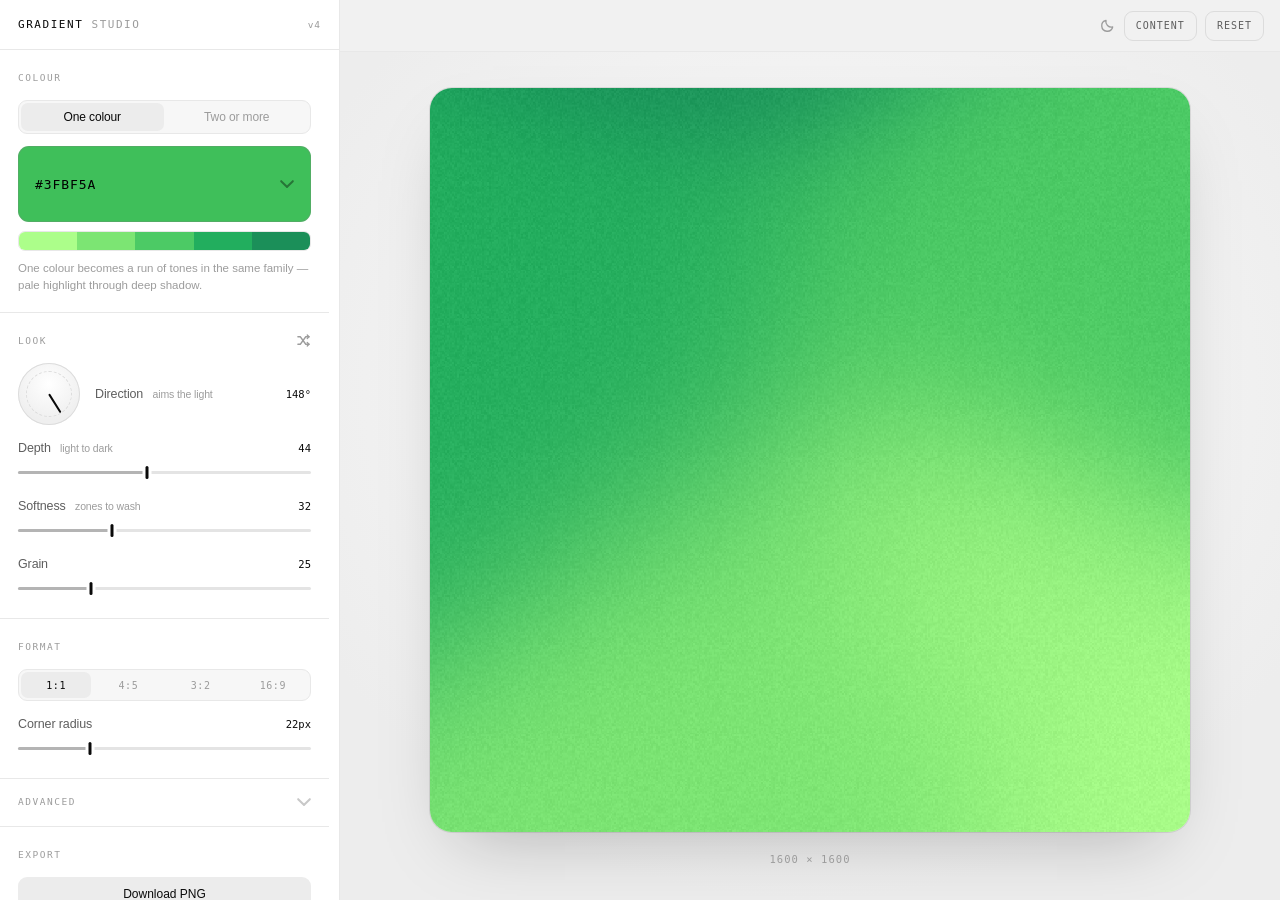
==== gradient-studio-v4.html @ c5207b85 "Add Gradient Studio v4 Self-contained WebGL mesh-gradient tool: Oklab blending with a chroma-preserv" ====
<!doctype html>
<html lang="en">
<head>
<meta charset="utf-8">
<meta name="viewport" content="width=device-width, initial-scale=1.0">
<title>Gradient Studio v4</title>
<style>
@font-face { font-family: "Geist Mono"; src: url("fonts/geist-mono-latin-wght-normal.woff2") format("woff2"); font-weight: 100 900; font-style: normal; font-display: swap; }

:root{
  --bg:#060606; --panel:#0C0C0C; --panel-2:#111; --line:#1C1C1C; --line-2:#262626;
  --ink:#EDEDED; --ink-2:#8A8A8A; --ink-3:#5A5A5A;
  --hover:#151515; --seg-on:#232323; --sunk:#0E0E0E;
  --track:#1E1E1E; --track-fill:#4A4A4A; --track-fill-hi:#666;
  --stage:radial-gradient(60% 60% at 50% 40%,#0A0A0A,#060606);
  --card-ring:rgba(255,255,255,.05); --card-shadow:0 40px 90px -30px rgba(0,0,0,.9);
  --dial:radial-gradient(circle at 50% 34%,#191919,#0E0E0E 70%);
  --mono:"Geist Mono", ui-monospace, SFMono-Regular, Menlo, monospace;
  --sans:-apple-system, BlinkMacSystemFont, "Inter", "Helvetica Neue", Arial, sans-serif;
  --rail:340px;
}
:root[data-theme="light"]{
  --bg:#F1F1F1; --panel:#FFF; --panel-2:#F7F7F7; --line:#E8E8E8; --line-2:#DCDCDC;
  --ink:#0A0A0A; --ink-2:#5E5E5E; --ink-3:#9C9C9C;
  --hover:#F2F2F2; --seg-on:#ECECEC; --sunk:#F7F7F7;
  --track:#E4E4E4; --track-fill:#B4B4B4; --track-fill-hi:#8E8E8E;
  --stage:radial-gradient(60% 60% at 50% 40%,#FBFBFB,#EDEDED);
  --card-ring:rgba(0,0,0,.09); --card-shadow:0 30px 70px -28px rgba(0,0,0,.26);
  --dial:radial-gradient(circle at 50% 34%,#FFF,#EFEFEF 70%);
}
*,*::before,*::after{box-sizing:border-box;margin:0;padding:0}
html,body{height:100%}
body{background:var(--bg);color:var(--ink);font-family:var(--sans);-webkit-font-smoothing:antialiased;overflow:hidden}
button{font:inherit;color:inherit;background:none;border:none;cursor:pointer}
input{font:inherit;color:inherit;background:none;border:none;outline:none}
.off{display:none !important}

.app{display:grid;grid-template-columns:var(--rail) 1fr;height:100vh}

/* ── rail ── */
.rail{background:var(--panel);border-right:1px solid var(--line);display:flex;flex-direction:column;min-height:0}
.rail-head{padding:18px;border-bottom:1px solid var(--line);display:flex;align-items:baseline;justify-content:space-between}
.mark{font-family:var(--mono);font-size:11px;letter-spacing:.14em;text-transform:uppercase}
.mark span{color:var(--ink-3)}
.ver{font-family:var(--mono);font-size:9.5px;letter-spacing:.1em;color:var(--ink-3)}
/* the gutter is reserved whether or not the bar is there, so opening a picker
   cannot resize the rail underneath the controls */
.rail-body{overflow-y:auto;flex:1;min-height:0;scrollbar-gutter:stable;
  scrollbar-width:thin;scrollbar-color:var(--line-2) transparent}
.rail-body::-webkit-scrollbar{width:8px}
.rail-body::-webkit-scrollbar-thumb{background:var(--line);border-radius:8px;border:2px solid var(--panel)}

section.grp{border-bottom:1px solid var(--line);padding:17px 18px 19px}
.grp-h{
  font-family:var(--mono);font-size:9.5px;letter-spacing:.16em;text-transform:uppercase;color:var(--ink-3);
  margin-bottom:13px;display:flex;align-items:center;justify-content:space-between;min-height:20px;
}
.hint{font-size:11.5px;line-height:1.45;color:var(--ink-3);margin-top:9px}

.iconbtn{
  width:26px;height:26px;border-radius:7px;display:grid;place-items:center;color:var(--ink-3);
  transition:.15s;margin:-4px -5px -4px 0;
}
.iconbtn:hover{color:var(--ink);background:var(--hover)}
.iconbtn svg{width:15px;height:15px}

/* ── segmented ── */
.seg{display:flex;background:var(--sunk);border:1px solid var(--line);border-radius:9px;padding:2px;gap:2px}
.seg button{flex:1;height:28px;border-radius:7px;font-size:12px;color:var(--ink-3);transition:.14s;letter-spacing:-.01em}
.seg button:hover{color:var(--ink-2)}
.seg button[aria-pressed="true"]{background:var(--seg-on);color:var(--ink)}
.seg.mono button{font-family:var(--mono);font-size:10px;letter-spacing:.06em;text-transform:uppercase;height:26px}

/* ── colour tile + inline picker ── */
.tiles{display:flex;flex-direction:column;gap:7px}
.tilewrap{display:flex;flex-direction:column}
.tile{
  position:relative;height:52px;border-radius:11px;display:flex;align-items:center;
  padding:0 8px 0 14px;gap:6px;cursor:pointer;
  box-shadow:inset 0 0 0 1px rgba(127,127,127,.28);
  transition:box-shadow .15s;
}
.tile:hover{box-shadow:inset 0 0 0 1px rgba(127,127,127,.55)}
.tile.big{height:76px}
.tile input.hex{
  font-family:var(--mono);font-size:13px;letter-spacing:.07em;text-transform:uppercase;
  width:70px;flex:none;cursor:text;padding:4px 3px;border-radius:5px;
}
.tile input.hex:focus{background:rgba(127,127,127,.22)}
.tile .spacer{flex:1;min-width:0;align-self:stretch}
/* shared toggle: two bars that read as a chevron closed, a dash open */
.chev{position:relative;width:20px;height:20px;flex:none;opacity:.55;transition:opacity .15s;pointer-events:none}
.chev span{
  display:block;position:absolute;top:9px;left:5px;width:10px;height:2px;
  background:currentColor;border-radius:2px;
  transition:transform .35s cubic-bezier(0.16,1,0.3,1), opacity .25s ease;
}
.chev span:nth-child(1){transform:translateX(-3px) rotate(45deg)}
.chev span:nth-child(2){transform:translateX(3px) rotate(-45deg)}
/* on a saturated chip the marker only needs to be found, not read — it sits
   further in from the edge and carries less contrast than the one in the rail */
.tile .chev{opacity:.38;margin-right:6px}
.tile:hover .chev{opacity:.62}
.advhead:hover .chev{opacity:.9}
.tilewrap.open .chev span:nth-child(1),
.advhead[aria-expanded="true"] .chev span:nth-child(1){transform:translateX(-3px) rotate(0deg)}
.tilewrap.open .chev span:nth-child(2),
.advhead[aria-expanded="true"] .chev span:nth-child(2){transform:translateX(3px) rotate(0deg)}
.tile .kill{width:26px;height:26px;border-radius:7px;display:grid;place-items:center;font-size:15px;line-height:1;opacity:0;transition:.14s;background:rgba(0,0,0,.14)}
.tile:hover .kill{opacity:.55}
.tile .kill:hover{opacity:1;background:rgba(0,0,0,.3)}
.tile.solo .kill{display:none}

/* the panel slides down out from under the tile as the row opens */
.pickwrap{display:grid;grid-template-rows:0fr;transition:grid-template-rows .28s cubic-bezier(.33,1,.68,1),margin-top .28s cubic-bezier(.33,1,.68,1)}
.tilewrap.open .pickwrap{grid-template-rows:1fr;margin-top:3px}
.pick{overflow:hidden;min-height:0}
.pickinner{
  border:1px solid var(--line);border-radius:11px;background:var(--sunk);padding:10px;
  display:flex;flex-direction:column;gap:10px;
  transform:translateY(-24px);opacity:0;
  transition:transform .28s cubic-bezier(.33,1,.68,1),opacity .2s ease;
}
.tilewrap.open .pickinner{transform:translateY(0);opacity:1}
.pad{position:relative;width:100%;height:112px;border-radius:8px;cursor:crosshair;touch-action:none;
  box-shadow:inset 0 0 0 1px rgba(127,127,127,.2)}
.pad .dot,.hue .dot{
  position:absolute;width:13px;height:13px;border-radius:50%;pointer-events:none;
  border:2px solid #fff;box-shadow:0 0 0 1px rgba(0,0,0,.45),0 1px 3px rgba(0,0,0,.4);
  transform:translate(-50%,-50%);
}
.hue{position:relative;height:14px;border-radius:999px;cursor:ew-resize;touch-action:none;
  box-shadow:inset 0 0 0 1px rgba(127,127,127,.25);
  background:linear-gradient(to right,#F00,#FF0,#0F0,#0FF,#00F,#F0F,#F00)}
.hue .dot{top:50%}
.pickfoot{display:flex;gap:6px;align-items:center}
.fld{
  flex:1;min-width:0;display:flex;align-items:center;gap:4px;height:30px;padding:0 7px;
  border:1px solid var(--line-2);border-radius:8px;background:var(--panel);
  transition:border-color .15s,background .15s;cursor:text;
}
.fld:hover{border-color:var(--ink-3)}
.fld:focus-within{border-color:var(--ink-2);background:var(--panel)}
.fld b{font-family:var(--mono);font-size:9.5px;font-weight:400;color:var(--ink-3);flex:none}
.fld input{font-family:var(--mono);font-size:11px;width:100%;min-width:0;text-align:right;font-variant-numeric:tabular-nums}
.fld i{font-style:normal;font-family:var(--mono);font-size:9.5px;color:var(--ink-3);flex:none}
.pickfoot .eyedrop{width:30px;height:30px;flex:none;border-radius:8px;border:1px solid var(--line-2);
  display:grid;place-items:center;color:var(--ink-2);transition:.15s}
.pickfoot .eyedrop:hover{color:var(--ink);background:var(--hover);border-color:var(--ink-3)}
.pickfoot .eyedrop svg{width:15px;height:15px}

.addbtn{height:38px;border-radius:10px;border:1px dashed var(--line-2);color:var(--ink-3);font-size:12px;transition:.15s;margin-top:7px;width:100%}
.addbtn:hover{color:var(--ink);border-color:var(--ink-3);background:var(--hover)}
.ramp{display:flex;height:20px;border-radius:7px;overflow:hidden;margin-top:9px;border:1px solid var(--line)}
.ramp div{flex:1}

/* ── slider ── */
.ctl{margin-top:16px}
.ctl-top{display:flex;justify-content:space-between;align-items:baseline;margin-bottom:6px;gap:10px}
.ctl-lab{font-size:12.5px;color:var(--ink-2);letter-spacing:-.01em;flex:1;min-width:0;white-space:nowrap;overflow:hidden;text-overflow:ellipsis}
.ctl-lab em{font-style:normal;font-size:10.5px;color:var(--ink-3);margin-left:6px}
.ctl-val{font-family:var(--mono);font-size:10.5px;color:var(--ink);font-variant-numeric:tabular-nums;flex:none}
.track{position:relative;height:22px;cursor:ew-resize;touch-action:none;display:flex;align-items:center}
.track::before{content:"";position:absolute;left:0;right:0;height:3px;border-radius:2px;background:var(--track)}
.track .fill{position:absolute;left:0;height:3px;border-radius:2px;background:var(--track-fill);transition:background .15s}
.track:hover .fill{background:var(--track-fill-hi)}
.track .knob{position:absolute;width:3px;height:13px;border-radius:2px;background:var(--ink);transform:translateX(-1.5px);box-shadow:0 0 0 3px var(--panel)}
.track:hover .knob{box-shadow:0 0 0 3px var(--panel),0 0 10px rgba(127,127,127,.35)}

/* ── dial ── */
.dialrow{display:flex;gap:15px;align-items:center}
.dial{width:62px;height:62px;flex:none;border-radius:50%;position:relative;cursor:grab;touch-action:none;
  background:var(--dial);box-shadow:inset 0 0 0 1px var(--line-2)}
.dial:active{cursor:grabbing}
.dial .ind{position:absolute;left:50%;top:50%;width:2px;height:22px;background:var(--ink);border-radius:2px;transform-origin:50% 100%;margin-left:-1px;margin-top:-22px}
.dial::after{content:"";position:absolute;inset:8px;border-radius:50%;border:1px dashed var(--line-2)}
.dialmeta{flex:1;min-width:0}

.btn{font-size:12px;height:34px;padding:0 13px;border-radius:9px;border:1px solid var(--line-2);
  color:var(--ink-2);display:inline-flex;align-items:center;justify-content:center;gap:7px;transition:.15s}
.btn:hover{color:var(--ink);border-color:var(--ink-3);background:var(--hover)}
.btn.mono{font-family:var(--mono);font-size:10px;letter-spacing:.1em;text-transform:uppercase;height:30px;padding:0 11px}
.btn.full{width:100%}
.btn.primary{background:var(--seg-on);color:var(--ink);border-color:transparent}
.btn.primary:hover{background:var(--line-2)}

.advhead{display:flex;align-items:center;justify-content:space-between;width:100%;
  font-family:var(--mono);font-size:9.5px;letter-spacing:.16em;text-transform:uppercase;color:var(--ink-3)}
.advhead:hover{color:var(--ink-2)}
.advhead .chev{margin:-6px -3px -6px 0}

.seedrow{display:flex;gap:6px;margin-top:16px;align-items:center}
.seedbox{flex:1;height:30px;border:1px solid var(--line);background:var(--sunk);border-radius:8px;display:flex;align-items:center;padding:0 10px;gap:8px}
.seedbox label{font-family:var(--mono);font-size:9.5px;letter-spacing:.12em;color:var(--ink-3)}
.seedbox input{font-family:var(--mono);font-size:11px;width:100%;min-width:0;font-variant-numeric:tabular-nums}
.exportgrid{display:grid;grid-template-columns:1fr 1fr;gap:6px;margin-top:6px}

/* ── stage ── */
.stage{display:flex;flex-direction:column;min-width:0;min-height:0}
.bar{height:52px;flex:none;border-bottom:1px solid var(--line);display:flex;align-items:center;justify-content:flex-end;padding:0 16px;gap:8px}
.canvaswrap{flex:1;min-height:0;display:flex;flex-direction:column;align-items:center;justify-content:center;gap:16px;padding:36px 44px 30px;background:var(--stage)}
.card{position:relative;container-type:inline-size;overflow:hidden;box-shadow:var(--card-shadow),0 0 0 1px var(--card-ring)}
.card canvas{display:block;width:100%;height:100%}

.sizebar{display:flex;align-items:center;gap:8px;height:22px}
.sizelab{
  position:relative;font-family:var(--mono);font-size:10.5px;letter-spacing:.1em;color:var(--ink-3);
  font-variant-numeric:tabular-nums;cursor:text;padding:3px 8px;border-radius:6px;user-select:none;
  transition:color .15s,background .15s;
}
.sizelab:hover{color:var(--ink-2);background:var(--hover)}
.sizelab::after{
  content:attr(data-tip);position:absolute;left:50%;top:calc(100% + 7px);
  transform:translateX(-50%) translateY(-4px);
  background:var(--panel);border:1px solid var(--line-2);color:var(--ink-2);
  font-size:9.5px;letter-spacing:.08em;text-transform:uppercase;white-space:nowrap;
  padding:5px 9px;border-radius:7px;box-shadow:0 6px 18px rgba(0,0,0,.25);
  opacity:0;pointer-events:none;transition:.16s;
}
.sizelab:hover::after{opacity:1;transform:translateX(-50%) translateY(0)}
.sizeinput{
  font-family:var(--mono);font-size:10.5px;letter-spacing:.1em;color:var(--ink);text-align:center;
  background:var(--panel);border:1px solid var(--line-2);border-radius:6px;padding:3px 8px;width:150px;
}

.overlay{position:absolute;inset:0;padding:7.4%;display:flex;flex-direction:column;color:#000}
.ov-eyebrow{font-size:clamp(9px,1.5cqw,15px);letter-spacing:.06em;text-transform:uppercase;font-weight:500}
.ov-head{font-size:clamp(18px,4.3cqw,44px);line-height:1.09;letter-spacing:-.02em;font-weight:600;margin-top:.7em;max-width:88%}
.ov-btn{margin-top:1.1em;align-self:flex-start;background:#000;color:#fff;border-radius:999px;padding:.62em 1.15em;font-size:clamp(11px,2.1cqw,21px);font-weight:600}
.ov-glyph{margin-top:auto;width:16%;aspect-ratio:1}
.ov-glyph svg{width:100%;height:100%;display:block}
[contenteditable]{outline:none}
[contenteditable]:focus{box-shadow:0 0 0 2px rgba(0,0,0,.25);border-radius:3px}

.toast{position:fixed;bottom:22px;left:50%;transform:translateX(-50%) translateY(14px);
  background:var(--panel);border:1px solid var(--line-2);color:var(--ink);font-family:var(--mono);font-size:10.5px;
  letter-spacing:.06em;text-transform:uppercase;padding:9px 15px;border-radius:9px;opacity:0;
  pointer-events:none;transition:.22s;z-index:50;box-shadow:0 8px 24px rgba(0,0,0,.3)}
.toast.on{opacity:1;transform:translateX(-50%) translateY(0)}
</style>
</head>
<body>
<div class="app">

  <aside class="rail">
    <div class="rail-head">
      <div class="mark">Gradient <span>Studio</span></div>
      <div class="ver">v4</div>
    </div>

    <div class="rail-body">

      <section class="grp">
        <div class="grp-h"><span>Colour</span></div>
        <div class="seg" id="modeSeg">
          <button data-v="single" aria-pressed="true">One colour</button>
          <button data-v="multi"  aria-pressed="false">Two or more</button>
        </div>
        <div class="tiles" style="margin-top:12px" id="tileHost"></div>
        <button class="addbtn off" id="addColor">+ Add colour</button>
        <div class="ramp off" id="ramp"></div>
        <div class="hint" id="modeHint"></div>
      </section>

      <section class="grp">
        <div class="grp-h">
          <span>Look</span>
          <button class="iconbtn" id="shuffle" title="Shuffle arrangement — R" aria-label="Shuffle arrangement">
            <svg viewBox="0 0 16 16" fill="none" stroke="currentColor" stroke-width="1.4" stroke-linecap="round" stroke-linejoin="round">
              <path d="M2 4h2.6l5.8 8H14"/><path d="M2 12h2.6l5.8-8H14"/>
              <path d="M12 2.2 13.8 4 12 5.8"/><path d="M12 10.2 13.8 12 12 13.8"/>
            </svg>
          </button>
        </div>
        <div class="dialrow">
          <div class="dial" id="dial" tabindex="0" role="slider" aria-label="Direction" aria-valuemin="0" aria-valuemax="359"><div class="ind"></div></div>
          <div class="dialmeta">
            <div class="ctl-top" style="margin-bottom:0">
              <span class="ctl-lab">Direction <em>aims the light</em></span>
              <span class="ctl-val" id="angleVal"></span>
            </div>
          </div>
        </div>
        <div id="ctlLook"></div>
      </section>

      <section class="grp">
        <div class="grp-h"><span>Format</span></div>
        <div class="seg mono" id="aspectSeg"></div>
        <div id="ctlFmt"></div>
      </section>

      <section class="grp">
        <button class="advhead" id="advToggle" aria-expanded="false"><span>Advanced</span>
          <span class="chev"><span></span><span></span></span>
        </button>
        <div id="adv" class="off" style="margin-top:4px">
          <div id="ctlAdvMix"></div>
          <div id="ctlAdvSingle"></div>
          <div id="ctlAdvComp"></div>
          <div class="seedrow"><div class="seedbox"><label>SEED</label><input id="seed" type="text" inputmode="numeric"></div></div>
        </div>
      </section>

      <section class="grp" style="border-bottom:none">
        <div class="grp-h"><span>Export</span></div>
        <button class="btn full primary" id="dlPng">Download PNG</button>
        <div class="exportgrid">
          <button class="btn mono" id="copyCss">Copy CSS</button>
          <button class="btn mono" id="copyHex">Copy colours</button>
        </div>
      </section>

    </div>
  </aside>

  <main class="stage">
    <div class="bar">
      <button class="iconbtn" id="themeBtn" title="Light / dark" aria-label="Toggle theme"></button>
      <button class="btn mono" id="toggleContent" aria-pressed="false">Content</button>
      <button class="btn mono" id="reset">Reset</button>
    </div>
    <div class="canvaswrap" id="wrap">
      <div class="card" id="card">
        <canvas id="gl"></canvas>
        <div class="overlay off" id="overlay">
          <div class="ov-eyebrow" contenteditable>No hidden fees</div>
          <div class="ov-head" contenteditable>Skip the monthly fees, hidden fees, and minimum balance requirements.</div>
          <button class="ov-btn" contenteditable>Save on fees</button>
          <div class="ov-glyph">
            <svg viewBox="0 0 100 100" fill="none" stroke="currentColor" stroke-width="9">
              <ellipse cx="50" cy="50" rx="27" ry="36"/><line x1="16" y1="92" x2="84" y2="8"/>
            </svg>
          </div>
        </div>
      </div>
      <div class="sizebar"><span class="sizelab" id="sizeLab" data-tip="Double-click to edit values"></span></div>
    </div>
  </main>
</div>
<div class="toast" id="toast"></div>

<script>
/* ══════════════════════════════════════════════════════════════
   COLOUR CORE — sRGB ⇄ linear ⇄ Oklab ⇄ OKLCH, gamut-safe
   ══════════════════════════════════════════════════════════════ */
const clamp=(v,a=0,b=1)=>v<a?a:v>b?b:v, D=Math.PI/180;
function hex2rgb(h){
  h=(h||'').trim().replace(/^#/,'');
  if(h.length===3) h=h.split('').map(c=>c+c).join('');
  if(!/^[0-9a-fA-F]{6}$/.test(h)) return null;
  const n=parseInt(h,16); return [(n>>16&255)/255,(n>>8&255)/255,(n&255)/255];
}
const rgb2hex=c=>'#'+c.map(v=>Math.round(clamp(v)*255).toString(16).padStart(2,'0')).join('').toUpperCase();
const s2l=c=>c<=0.04045?c/12.92:Math.pow((c+0.055)/1.055,2.4);
const l2s=c=>c<=0.0031308?c*12.92:1.055*Math.pow(c,1/2.4)-0.055;
function lin2oklab(r,g,b){
  const l=Math.cbrt(0.4122214708*r+0.5363325363*g+0.0514459929*b);
  const m=Math.cbrt(0.2119034982*r+0.6806995451*g+0.1073969566*b);
  const s=Math.cbrt(0.0883024619*r+0.2817188376*g+0.6299787005*b);
  return [0.2104542553*l+0.7936177850*m-0.0040720468*s,
          1.9779984951*l-2.4285922050*m+0.4505937099*s,
          0.0259040371*l+0.7827717662*m-0.8086757660*s];
}
function oklab2lin(L,a,b){
  let l=L+0.3963377774*a+0.2158037573*b, m=L-0.1055613458*a-0.0638541728*b, s=L-0.0894841775*a-1.2914855480*b;
  l=l*l*l; m=m*m*m; s=s*s*s;
  return [ 4.0767416621*l-3.3077115913*m+0.2309699292*s,
          -1.2684380046*l+2.6097574011*m-0.3413193965*s,
          -0.0041960863*l-0.7034186147*m+1.7076147010*s];
}
const inG=(c,e=1e-4)=>c[0]>=-e&&c[0]<=1+e&&c[1]>=-e&&c[1]<=1+e&&c[2]>=-e&&c[2]<=1+e;
function hex2lch(hex){
  const rgb=hex2rgb(hex); if(!rgb) return null;
  const [L,a,b]=lin2oklab(...rgb.map(s2l));
  return {L,C:Math.hypot(a,b),H:(Math.atan2(b,a)/D+360)%360};
}
const lchLin=(L,C,H)=>oklab2lin(L,C*Math.cos(H*D),C*Math.sin(H*D));
function maxC(L,H){
  let lo=0,hi=0.42; if(inG(lchLin(L,hi,H))) return hi;
  for(let i=0;i<22;i++){const m=(lo+hi)/2; inG(lchLin(L,m,H))?lo=m:hi=m;}
  return lo;
}
function lch2hex(L,C,H){
  L=clamp(L,0,1); let lin=lchLin(L,C,H);
  if(!inG(lin)){ C=Math.min(C,maxC(L,H)); lin=lchLin(L,C,H); }
  return {hex:rgb2hex(lin.map(l2s)),L,C,H:(H%360+360)%360};
}

/* ══════════════════════════════════════════════════════════════
   COLOUR GENERATION
   ══════════════════════════════════════════════════════════════ */
function buildFamily(base,{tones,range,hueShift}){
  const out=[], hi=clamp(base.L+range*0.60,0.06,0.975), lo=clamp(base.L-range*0.40,0.06,0.975);
  for(let i=0;i<tones;i++){
    const t=tones===1?0.5:i/(tones-1);
    const L=hi+(lo-hi)*t, H=base.H+hueShift*(0.5-t)*2;
    /* riding a fraction of the gamut ceiling is what gives a chalky highlight
       and a dense shadow instead of a flat tint ramp */
    out.push(lch2hex(L,Math.min(base.C,maxC(L,H)*0.94),H));
  }
  return out;
}
function buildPalette(cols,{depth}){
  const n=cols.length;
  return cols.map((c,i)=>{
    const t=n===1?0.5:i/(n-1);
    const L=clamp(c.L+(0.5-t)*2*depth*0.20,0.06,0.975);
    return lch2hex(L,Math.min(c.C,maxC(L,c.H)*0.98),c.H);
  });
}

/* ══════════════════════════════════════════════════════════════
   LAYOUT
   ══════════════════════════════════════════════════════════════ */
function mulberry32(a){return function(){a|=0;a=a+0x6D2B79F5|0;let t=Math.imul(a^a>>>15,1|a);t=t+Math.imul(t^t>>>7,61|t)^t;return((t^t>>>14)>>>0)/4294967296}}
function layout(stops,o){
  const rnd=mulberry32((o.seed|0)+1), n=stops.length;
  const a=(o.direction-90)*D, ca=Math.cos(a), sa=Math.sin(a);
  const place=(u,v)=>({x:0.5+(u*ca-v*sa)*0.70, y:0.5+(u*sa+v*ca)*0.70});
  const pts=[];
  for(let i=0;i<n;i++){
    const t=n===1?0.5:i/(n-1);
    /* along the flow axis — the dial points at the light end; ends run past
       the frame so they own the corners */
    const u=(0.5-t)*1.62+(rnd()-0.5)*0.22*o.scatter;
    /* zig-zag across it — this is what turns a linear ramp into a mesh */
    const v=(i%2?1:-1)*(0.14+0.50*rnd())*o.scatter;
    pts.push({...place(u,v), sig:o.spread*(0.60+0.40*rnd())*(1.05/Math.sqrt(n)+0.30), gain:1, lch:stops[i]});
  }
  if(o.bloom>0.001){                    /* soft hot-spot of the lightest tone */
    let li=0; stops.forEach((s,i)=>{ if(s.L>stops[li].L) li=i; });
    pts.push({...place(0.10+0.34*rnd(),(rnd()*2-1)*0.42), sig:o.spread*(0.34+0.14*rnd()), gain:o.bloom*1.7, lch:stops[li]});
  }
  return pts;
}

/* ══════════════════════════════════════════════════════════════
   WEBGL
   ══════════════════════════════════════════════════════════════ */
const MAXP=12;
const VS=`attribute vec2 p;varying vec2 vUv;void main(){vUv=p*0.5+0.5;gl_Position=vec4(p,0.,1.);}`;
const FS=`
precision highp float;
varying vec2 vUv;
uniform vec3  uLab[${MAXP}];
uniform vec2  uPos[${MAXP}];
uniform float uSig[${MAXP}];
uniform float uGain[${MAXP}];
uniform int   uCount;
uniform float uAspect,uPreserve,uWarp,uFall,uSeed,uGrain,uGrainPx;

float hash21(vec2 p){ p=fract(p*vec2(123.34,456.21)); p+=dot(p,p+45.32); return fract(p.x*p.y); }
float vnoise(vec2 p){
  vec2 i=floor(p),f=fract(p); vec2 u=f*f*(3.0-2.0*f);
  return mix(mix(hash21(i),hash21(i+vec2(1,0)),u.x),mix(hash21(i+vec2(0,1)),hash21(i+vec2(1,1)),u.x),u.y);
}
vec3 oklab2lin(vec3 c){
  float l=c.x+0.3963377774*c.y+0.2158037573*c.z;
  float m=c.x-0.1055613458*c.y-0.0638541728*c.z;
  float s=c.x-0.0894841775*c.y-1.2914855480*c.z;
  l=l*l*l; m=m*m*m; s=s*s*s;
  return vec3( 4.0767416621*l-3.3077115913*m+0.2309699292*s,
              -1.2684380046*l+2.6097574011*m-0.3413193965*s,
              -0.0041960863*l-0.7034186147*m+1.7076147010*s);
}
bool inG(vec3 c){ return all(greaterThanEqual(c,vec3(-0.0015)))&&all(lessThanEqual(c,vec3(1.0015))); }
vec3 lin2srgb(vec3 c){ c=clamp(c,0.0,1.0); return mix(c*12.92,1.055*pow(c,vec3(1.0/2.4))-0.055,step(vec3(0.0031308),c)); }

void main(){
  vec2 uv=vUv;
  if(uWarp>0.0001){
    uv+=(vec2(vnoise(uv*2.05+uSeed*3.71),vnoise(uv*2.35+uSeed*1.93+19.7))-0.5)*uWarp;
  }
  vec2 p=vec2(uv.x*uAspect,uv.y);
  float wsum=0.0,Lsum=0.0,Csum=0.0; vec2 absum=vec2(0.0),dirsum=vec2(0.0);
  for(int i=0;i<${MAXP};i++){
    if(i>=uCount) break;
    vec2 d=p-vec2(uPos[i].x*uAspect,uPos[i].y);
    float dd=dot(d,d)/max(uSig[i]*uSig[i],1e-5);
    float w=(exp(-dd*uFall)+0.0012/(dd+0.02))*uGain[i];
    vec2 ab=uLab[i].yz; float C=length(ab);
    wsum+=w; Lsum+=w*uLab[i].x; absum+=w*ab; Csum+=w*C;
    dirsum+= C>1e-5 ? w*(ab/C) : vec2(0.0);
  }
  float L=Lsum/wsum; vec2 abLin=absum/wsum; float Cmean=Csum/wsum;
  vec2 dsum=dirsum/wsum; float dl=length(dsum);
  /* chroma-preserving branch: keep the weighted hue direction but restore the
     mean chroma, so a blend between hues never sinks toward grey. Only true
     opposites (dl→0) are allowed to desaturate, and softly. */
  vec2 abKeep = dl>1e-4 ? (dsum/dl)*Cmean*smoothstep(0.0,0.34,dl) : abLin;
  vec2 ab=mix(abLin,abKeep,uPreserve);

  vec3 lin=oklab2lin(vec3(L,ab));
  if(!inG(lin)){                       /* gamut map by chroma, never hue-clip */
    float lo=0.0,hi=1.0;
    for(int k=0;k<12;k++){ float m=(lo+hi)*0.5; if(inG(oklab2lin(vec3(L,ab*m)))) lo=m; else hi=m; }
    lin=oklab2lin(vec3(L,ab*lo));
  }
  vec3 col=lin2srgb(lin);
  if(uGrain>0.0001){
    vec2 gp=floor(gl_FragCoord.xy/max(uGrainPx,1.0));
    col+=((hash21(gp+uSeed*57.13)-0.5)*0.72+(hash21(gp*0.5+uSeed*11.7+91.3)-0.5)*0.28)*uGrain;
  }
  col+=(hash21(gl_FragCoord.xy*1.371+uSeed)-0.5)/255.0;   /* kill 8-bit banding */
  gl_FragColor=vec4(clamp(col,0.0,1.0),1.0);
}`;

const cv=document.getElementById('gl');
const gl=cv.getContext('webgl',{preserveDrawingBuffer:true,antialias:false,alpha:false});
let U={};
(function initGL(){
  const sh=(t,src)=>{const s=gl.createShader(t);gl.shaderSource(s,src);gl.compileShader(s);
    if(!gl.getShaderParameter(s,gl.COMPILE_STATUS))throw new Error(gl.getShaderInfoLog(s));return s;};
  const prog=gl.createProgram();
  gl.attachShader(prog,sh(gl.VERTEX_SHADER,VS));
  gl.attachShader(prog,sh(gl.FRAGMENT_SHADER,FS));
  gl.linkProgram(prog); gl.useProgram(prog);
  gl.bindBuffer(gl.ARRAY_BUFFER,gl.createBuffer());
  gl.bufferData(gl.ARRAY_BUFFER,new Float32Array([-1,-1,3,-1,-1,3]),gl.STATIC_DRAW);
  const loc=gl.getAttribLocation(prog,'p');
  gl.enableVertexAttribArray(loc); gl.vertexAttribPointer(loc,2,gl.FLOAT,false,0,0);
  ['uLab','uPos','uSig','uGain'].forEach(n=>U[n]=gl.getUniformLocation(prog,n+'[0]'));
  ['uCount','uAspect','uPreserve','uWarp','uFall','uSeed','uGrain','uGrainPx'].forEach(n=>U[n]=gl.getUniformLocation(prog,n));
})();

/* ══════════════════════════════════════════════════════════════
   STATE
   ══════════════════════════════════════════════════════════════ */
const DEFAULTS={
  mode:'single',
  colors:['#3FBF5A'],
  depth:0.44, softness:0.32, grain:0.25,
  direction:148, seed:7412,
  outW:1600, outH:1600, radius:22,
  vivid:0.85, tones:5, hueShift:-10,
  scatter:0.8, warp:0.10, bloom:0.55, grainSize:2
};
let S=structuredClone(DEFAULTS), STOPS=[], PTS=[];
const spreadOf  = s => 0.30+0.78*s;
const falloffOf = s => 2.30-1.62*s;

/* ══════════════════════════════════════════════════════════════
   THEME
   ══════════════════════════════════════════════════════════════ */
const ICON_SUN=`<svg viewBox="0 0 16 16" fill="none" stroke="currentColor" stroke-width="1.4" stroke-linecap="round">
  <circle cx="8" cy="8" r="3.1"/><path d="M8 1v1.6M8 13.4V15M15 8h-1.6M2.6 8H1M12.9 3.1l-1.1 1.1M4.2 11.8l-1.1 1.1M12.9 12.9l-1.1-1.1M4.2 4.2 3.1 3.1"/></svg>`;
const ICON_MOON=`<svg viewBox="0 0 16 16" fill="none" stroke="currentColor" stroke-width="1.4" stroke-linecap="round" stroke-linejoin="round">
  <path d="M13.5 9.6A5.9 5.9 0 0 1 6.4 2.5a5.9 5.9 0 1 0 7.1 7.1Z"/></svg>`;
const themeBtn=document.getElementById('themeBtn');
function setTheme(t){
  document.documentElement.dataset.theme=t;
  themeBtn.innerHTML = t==='light' ? ICON_MOON : ICON_SUN;
  try{ localStorage.setItem('gs-theme',t); }catch(e){}
}
themeBtn.addEventListener('click',()=>setTheme(document.documentElement.dataset.theme==='light'?'dark':'light'));
(function(){
  let t=null; try{ t=localStorage.getItem('gs-theme'); }catch(e){}
  setTheme(t || (matchMedia('(prefers-color-scheme: light)').matches?'light':'dark'));
})();

/* ══════════════════════════════════════════════════════════════
   SLIDERS — label and explainer share one line
   ══════════════════════════════════════════════════════════════ */
const pc=v=>Math.round(v*100);
const SPECS={
  ctlLook:[
    {k:'depth',    l:'Depth',    hint:'light to dark',   min:0,max:1,step:.01,f:pc},
    {k:'softness', l:'Softness', hint:'zones to wash',   min:0,max:1,step:.01,f:pc},
    {k:'grain',    l:'Grain',                            min:0,max:1,step:.01,f:pc}
  ],
  ctlFmt:[
    {k:'radius',   l:'Corner radius',                    min:0,max:90,step:1,f:v=>v+'px'}
  ],
  ctlAdvMix:[
    {k:'vivid',    l:'Vivid mix', hint:'no grey midpoints', min:0,max:1,step:.01,f:pc}
  ],
  ctlAdvSingle:[
    {k:'tones',    l:'Tones',                            min:2,max:7,step:1,f:v=>v},
    {k:'hueShift', l:'Hue shift', hint:'across the run',  min:-45,max:45,step:1,f:v=>(v>0?'+':'')+v+'°'}
  ],
  ctlAdvComp:[
    {k:'scatter',  l:'Scatter',   hint:'0 = straight ramp', min:0,max:1.6,step:.01,f:v=>pc(v/1.6)},
    {k:'bloom',    l:'Highlight', hint:'glow of lightest',  min:0,max:1.4,step:.01,f:v=>pc(v/1.4)},
    {k:'warp',     l:'Distortion',                          min:0,max:0.4,step:.005,f:v=>pc(v/0.4)},
    {k:'grainSize',l:'Grain size',                          min:1,max:6,step:.5,f:v=>v+'px'}
  ]
};
const SLIDERS={};
function makeSlider(sp,host){
  const el=document.createElement('div');
  el.className='ctl';
  el.innerHTML=`<div class="ctl-top">
      <span class="ctl-lab">${sp.l}${sp.hint?` <em>${sp.hint}</em>`:''}</span>
      <span class="ctl-val"></span></div>
    <div class="track" tabindex="0" role="slider" aria-label="${sp.l}"><div class="fill"></div><div class="knob"></div></div>`;
  host.appendChild(el);
  const track=el.querySelector('.track'),fill=el.querySelector('.fill'),
        knob=el.querySelector('.knob'),val=el.querySelector('.ctl-val');
  function paint(){
    const t=clamp((S[sp.k]-sp.min)/(sp.max-sp.min));
    fill.style.width=knob.style.left=(t*100)+'%';
    val.textContent=sp.f(S[sp.k]);
    track.setAttribute('aria-valuenow',S[sp.k]);
  }
  function set(t){
    let v=sp.min+clamp(t)*(sp.max-sp.min);
    v=Math.round(Math.round(v/sp.step)*sp.step*1e6)/1e6;
    if(v!==S[sp.k]){ S[sp.k]=v; paint(); build(); }
  }
  let drag=false;
  const fromX=e=>{const r=track.getBoundingClientRect();return (e.clientX-r.left)/r.width;};
  track.addEventListener('pointerdown',e=>{drag=true;track.setPointerCapture(e.pointerId);set(fromX(e));});
  track.addEventListener('pointermove',e=>{if(drag)set(fromX(e));});
  track.addEventListener('pointerup',e=>{drag=false;track.releasePointerCapture(e.pointerId);});
  track.addEventListener('keydown',e=>{
    const d=e.key==='ArrowLeft'?-1:e.key==='ArrowRight'?1:0; if(!d)return; e.preventDefault();
    S[sp.k]=clamp(Math.round((S[sp.k]+d*sp.step*(e.shiftKey?.2:1))*1e6)/1e6,sp.min,sp.max);
    paint(); build();
  });
  el._paint=paint; paint(); SLIDERS[sp.k]=el;
}
for(const [host,list] of Object.entries(SPECS)){
  const h=document.getElementById(host); list.forEach(sp=>makeSlider(sp,h));
}

/* ── dial ── */
const dial=document.getElementById('dial'), ind=dial.querySelector('.ind');
function paintDial(){
  ind.style.transform=`rotate(${S.direction}deg)`;
  document.getElementById('angleVal').textContent=Math.round(S.direction)+'°';
  dial.setAttribute('aria-valuenow',Math.round(S.direction));
}
function dialFrom(e,shift){
  const r=dial.getBoundingClientRect();
  let a=(Math.atan2(e.clientY-(r.top+r.height/2),e.clientX-(r.left+r.width/2))/D+90+360)%360;
  if(shift) a=Math.round(a/15)*15%360;
  S.direction=Math.round(a); paintDial(); build();
}
let dDrag=false;
dial.addEventListener('pointerdown',e=>{dDrag=true;dial.setPointerCapture(e.pointerId);dialFrom(e,e.shiftKey);});
dial.addEventListener('pointermove',e=>{if(dDrag)dialFrom(e,e.shiftKey);});
dial.addEventListener('pointerup',e=>{dDrag=false;dial.releasePointerCapture(e.pointerId);});
dial.addEventListener('keydown',e=>{
  const d=e.key==='ArrowLeft'?-1:e.key==='ArrowRight'?1:0; if(!d)return; e.preventDefault();
  S.direction=(S.direction+d*(e.shiftKey?15:1)+360)%360; paintDial(); build();
});

/* ══════════════════════════════════════════════════════════════
   COLOUR TILES — the swatch is the picker; it opens in place
   ══════════════════════════════════════════════════════════════ */
/* the picker itself speaks HSB — the familiar hue / saturation / brightness of
   every design tool. Oklab is for blending, not for choosing. */
function rgb2hsv([r,g,b]){
  const mx=Math.max(r,g,b), mn=Math.min(r,g,b), d=mx-mn;
  let h=0;
  if(d) h=60*(mx===r ? ((g-b)/d+(g<b?6:0)) : mx===g ? ((b-r)/d+2) : ((r-g)/d+4));
  return {h, s: mx?d/mx:0, v: mx};
}
function hsv2rgb(h,s,v){
  h=((h%360)+360)%360;
  const c=v*s, x=c*(1-Math.abs((h/60)%2-1)), m=v-c;
  const t=[[c,x,0],[x,c,0],[0,c,x],[0,x,c],[x,0,c],[c,0,x]][Math.floor(h/60)%6];
  return [t[0]+m,t[1]+m,t[2]+m];
}
/* the Photoshop pipette: fat bulb up-right, hairline point down-left */
const ICON_DROP=`<svg viewBox="0 0 16 16" fill="currentColor" aria-hidden="true">
  <g transform="rotate(-45 8 8)">
    <rect x="5.9" y="1.3" width="4.2" height="3.9" rx="1.5"/>
    <rect x="6.7" y="4.6" width="2.6" height="5.7"/>
    <path d="M6.7 10.1h2.6L8 14.7 6.7 10.1Z"/>
  </g></svg>`;

const tileHost=document.getElementById('tileHost');
let openIdx=-1;
function setOpen(idx){
  openIdx=idx;
  [...tileHost.children].forEach((w,j)=>w.classList.toggle('open',j===idx));
}

function renderTiles(){
  tileHost.innerHTML='';
  const single=S.mode==='single';
  const list=single?S.colors.slice(0,1):S.colors;
  list.forEach((hex,i)=>{
    const wrap=document.createElement('div');
    wrap.className='tilewrap'+(openIdx===i?' open':'');
    wrap.innerHTML=`
      <div class="tile${single?' big solo':''}${!single&&S.colors.length<3?' solo':''}">
        <input class="hex" value="${hex}" spellcheck="false" maxlength="7">
        <span class="spacer"></span>
        <span class="chev"><span></span><span></span></span>
        <button class="kill" title="Remove">×</button>
      </div>
      <div class="pickwrap"><div class="pick"><div class="pickinner">
        <div class="pad"><div class="dot"></div></div>
        <div class="hue"><div class="dot"></div></div>
        <div class="pickfoot">
          <label class="fld" data-f="h"><b>H</b><input inputmode="numeric" aria-label="Hue"><i>°</i></label>
          <label class="fld" data-f="s"><b>S</b><input inputmode="numeric" aria-label="Saturation"><i>%</i></label>
          <label class="fld" data-f="v"><b>B</b><input inputmode="numeric" aria-label="Brightness"><i>%</i></label>
          <button class="eyedrop off" type="button" title="Pick a colour off the screen">${ICON_DROP}</button>
        </div>
      </div></div></div>`;
    const tile=wrap.querySelector('.tile'), tx=wrap.querySelector('.hex'),
          pad=wrap.querySelector('.pad'), padDot=pad.querySelector('.dot'),
          hue=wrap.querySelector('.hue'), hueDot=hue.querySelector('.dot'),
          eye=wrap.querySelector('.eyedrop'),
          flds={h:wrap.querySelector('[data-f=h] input'),
                s:wrap.querySelector('[data-f=s] input'),
                v:wrap.querySelector('[data-f=v] input')};

    /* hue and saturation survive a trip through grey or black, which they
       would not if we re-derived them from the hex every time */
    const mem=rgb2hsv(hex2rgb(S.colors[i])||[0,0,0]);
    function syncMem(){
      const n=rgb2hsv(hex2rgb(S.colors[i])||[0,0,0]);
      if(n.s>0.004) mem.h=n.h;
      if(n.v>0.004) mem.s=n.s;
      mem.v=n.v;
    }
    function paintTile(){
      const c=hex2lch(S.colors[i])||{L:.6}, fg=c.L>0.62?'#000':'#fff';
      tile.style.background=S.colors[i]; tile.style.color=fg;
      tile.querySelector('.kill').style.color=fg;
      tx.style.color=fg;
      if(document.activeElement!==tx) tx.value=S.colors[i];
    }
    function paintPicker(){
      const hueHex=rgb2hex(hsv2rgb(mem.h,1,1));
      pad.style.background=`linear-gradient(to top,#000,rgba(0,0,0,0)),linear-gradient(to right,#FFF,${hueHex})`;
      padDot.style.left=(mem.s*100)+'%';
      padDot.style.top =((1-mem.v)*100)+'%';
      hueDot.style.left=(mem.h/360*100)+'%';
      const shown={h:Math.round(mem.h),s:Math.round(mem.s*100),v:Math.round(mem.v*100)};
      for(const k in flds) if(document.activeElement!==flds[k]) flds[k].value=shown[k];
    }
    function setColor(hexNew,keepMem){
      S.colors[i]=hexNew;
      if(!keepMem) syncMem();
      paintTile(); paintPicker(); build();
    }
    const applyHsv=()=>setColor(rgb2hex(hsv2rgb(mem.h,mem.s,mem.v)),true);

    /* open / close — toggle the class on the live DOM. Re-rendering here would
       hand the browser fresh nodes already in their end state, and the CSS
       transitions would never run. */
    tile.addEventListener('click',e=>{
      if(e.target.closest('.hex')||e.target.closest('.kill')) return;
      setOpen(openIdx===i ? -1 : i);
      if(openIdx===i) paintPicker();
    });
    tx.addEventListener('input',e=>{
      let v=e.target.value.trim(); if(v && v[0]!=='#') v='#'+v;
      const rgb=hex2rgb(v); if(!rgb) return;
      setColor(rgb2hex(rgb));
    });
    tx.addEventListener('blur',paintTile);
    wrap.querySelector('.kill').addEventListener('click',e=>{
      e.stopPropagation();
      if(S.colors.length<3) return;
      S.colors.splice(i,1); openIdx=-1; renderTiles(); build();
    });

    /* pad → saturation × brightness */
    const grab=(el,fn)=>{
      let on=false;
      el.addEventListener('pointerdown',e=>{on=true;try{el.setPointerCapture(e.pointerId)}catch(x){};fn(e);});
      el.addEventListener('pointermove',e=>{if(on)fn(e);});
      el.addEventListener('pointerup',e=>{on=false;try{el.releasePointerCapture(e.pointerId)}catch(x){}});
      el.addEventListener('pointercancel',()=>{on=false});
    };
    grab(pad,e=>{
      const r=pad.getBoundingClientRect();
      mem.s=clamp((e.clientX-r.left)/r.width);
      mem.v=1-clamp((e.clientY-r.top)/r.height);
      applyHsv();
    });
    grab(hue,e=>{
      const r=hue.getBoundingClientRect();
      mem.h=clamp((e.clientX-r.left)/r.width)*360;
      applyHsv();
    });

    /* H / S / B are typed into directly, one field each */
    for(const k in flds){
      const el=flds[k];
      const put=n=>{ mem[k]=k==='h'?((n%360)+360)%360:clamp(n,0,100)/100; applyHsv(); };
      el.addEventListener('input',e=>{
        const n=parseFloat(e.target.value.replace(/[^\d.-]/g,''));
        if(!isNaN(n)) put(n);
      });
      el.addEventListener('keydown',e=>{
        const d=e.key==='ArrowUp'?1:e.key==='ArrowDown'?-1:0; if(!d) return;
        e.preventDefault();
        const cur=k==='h'?mem.h:mem[k]*100;
        put(cur+d*(e.shiftKey?10:1));
        el.value=Math.round(k==='h'?mem.h:mem[k]*100);
      });
      el.addEventListener('focus',()=>el.select());
      el.addEventListener('blur',paintPicker);
    }

    /* screen eyedropper, where the browser has one */
    if(window.EyeDropper){
      eye.classList.remove('off');
      eye.addEventListener('click',async e=>{
        e.stopPropagation();
        try{ const r=await new EyeDropper().open(); setColor(rgb2hex(hex2rgb(r.sRGBHex))); }catch(err){}
      });
    }

    tileHost.appendChild(wrap);
    paintTile(); paintPicker();
  });
}
addEventListener('keydown',e=>{ if(e.key==='Escape'&&openIdx>=0) setOpen(-1); });

document.getElementById('addColor').addEventListener('click',()=>{
  if(S.colors.length>=MAXP-1) return toast('That is plenty');
  const last=hex2lch(S.colors[S.colors.length-1])||{L:.6,C:.14,H:140};
  const H=(last.H+62)%360, L=clamp(last.L+(last.L>0.6?-0.16:0.14),0.15,0.9);
  S.colors.push(lch2hex(L,Math.min(last.C*1.02,maxC(L,H)*0.9),H).hex);
  renderTiles(); build();
});
addEventListener('paste',e=>{
  if(e.target.matches('input,[contenteditable]')) return;
  const t=(e.clipboardData||window.clipboardData).getData('text')||'';
  const found=(t.match(/#?\b[0-9a-fA-F]{6}\b/g)||[]).map(hex2rgb).filter(Boolean).map(rgb2hex).slice(0,MAXP-1);
  if(!found.length) return;
  S.colors=found; S.mode=found.length>1?'multi':'single'; openIdx=-1;
  syncMode(); renderTiles(); build();
  toast(found.length+' colour'+(found.length>1?'s':'')+' pasted');
});

/* ── mode ── */
function syncMode(){
  const single=S.mode==='single';
  if(!single && S.colors.length<2){
    const b=hex2lch(S.colors[0])||{L:.6,C:.14,H:140};
    const H=(b.H+62)%360, L=clamp(b.L-0.14,0.15,0.9);
    S.colors.push(lch2hex(L,Math.min(b.C,maxC(L,H)*0.9),H).hex);
  }
  document.querySelectorAll('#modeSeg button').forEach(b=>b.setAttribute('aria-pressed',String(b.dataset.v===S.mode)));
  document.getElementById('addColor').classList.toggle('off',single);
  document.getElementById('ramp').classList.toggle('off',!single);
  document.getElementById('ctlAdvSingle').classList.toggle('off',!single);
  document.getElementById('modeHint').textContent = single
    ? 'One colour becomes a run of tones in the same family — pale highlight through deep shadow.'
    : 'Your exact colours are kept. Depth adds light and shade without shifting the hues.';
}
document.getElementById('modeSeg').addEventListener('click',e=>{
  const b=e.target.closest('button'); if(!b) return;
  S.mode=b.dataset.v; openIdx=-1; syncMode(); renderTiles(); build();
});

/* ══════════════════════════════════════════════════════════════
   FORMAT — ratio chips keep the long side, recompute the short one
   ══════════════════════════════════════════════════════════════ */
const RATIOS=[{l:'1:1',v:1},{l:'4:5',v:0.8},{l:'3:2',v:1.5},{l:'16:9',v:16/9}];
const aspectSeg=document.getElementById('aspectSeg');
function currentRatio(){
  const a=S.outW/S.outH;
  return RATIOS.find(r=>Math.abs(r.v-a)<0.006) || null;
}
function renderAspects(){
  const active=currentRatio();
  aspectSeg.innerHTML=RATIOS.map(r=>
    `<button data-v="${r.v}" aria-pressed="${active&&active.l===r.l}">${r.l}</button>`).join('')
    + (active?'':`<button data-custom="1" aria-pressed="true">Custom</button>`);
}
aspectSeg.addEventListener('click',e=>{
  const b=e.target.closest('button'); if(!b||b.dataset.custom) return;
  const v=+b.dataset.v, big=Math.max(S.outW,S.outH);
  if(v>=1){ S.outW=big; S.outH=Math.round(big/v); }
  else    { S.outH=big; S.outW=Math.round(big*v); }
  renderAspects(); resize();
});

/* size label — double-click to type an exact pixel size */
const sizeBar=document.querySelector('.sizebar'), sizeLab=document.getElementById('sizeLab');
function paintSize(){ sizeLab.textContent=`${S.outW} × ${S.outH}`; }
sizeLab.addEventListener('dblclick',()=>{
  const inp=document.createElement('input');
  inp.className='sizeinput'; inp.value=`${S.outW} × ${S.outH}`;
  sizeBar.replaceChild(inp,sizeLab); inp.focus(); inp.select();
  const commit=()=>{
    const m=inp.value.match(/(\d{2,5})\s*[x×*, ]\s*(\d{2,5})/);
    if(m){ S.outW=clamp(+m[1],64,8192)|0; S.outH=clamp(+m[2],64,8192)|0; }
    sizeBar.replaceChild(sizeLab,inp);
    paintSize(); renderAspects(); resize();
  };
  inp.addEventListener('blur',commit);
  inp.addEventListener('keydown',e=>{
    if(e.key==='Enter') inp.blur();
    if(e.key==='Escape'){ inp.value=`${S.outW} × ${S.outH}`; inp.blur(); }
  });
});

/* ── advanced / misc ── */
const advToggle=document.getElementById('advToggle'), adv=document.getElementById('adv');
advToggle.addEventListener('click',()=>{
  const open=advToggle.getAttribute('aria-expanded')==='true';
  advToggle.setAttribute('aria-expanded',String(!open));
  adv.classList.toggle('off',open);
});
const seedEl=document.getElementById('seed');
seedEl.value=S.seed;
seedEl.addEventListener('input',e=>{ S.seed=parseInt(e.target.value.replace(/\D/g,'')||'0',10); build(); });
/* shuffle rolls the arrangement — everything that decides where the colours
   land, never what they are. Each value it touches owns a control in the rail,
   so every one of them is repainted: the panel never disagrees with the canvas. */
const rand=(a,b)=>a+Math.random()*(b-a);
const snap=(v,step)=>Math.round(Math.round(v/step)*step*1e6)/1e6;
document.getElementById('shuffle').addEventListener('click',()=>{
  S.seed=Math.floor(Math.random()*9999);
  S.direction=Math.round(rand(0,360))%360;
  /* mid-range rolls only — the extremes of these three are for hand-tuning,
     not for a button you press twenty times in a row */
  S.scatter=snap(rand(0.45,1.25),.01);
  S.bloom=snap(rand(0.25,1.00),.01);
  S.warp=snap(rand(0,0.22),.005);
  seedEl.value=S.seed;
  paintDial();
  ['scatter','bloom','warp'].forEach(k=>SLIDERS[k]._paint());
  build();
});
const overlay=document.getElementById('overlay');
document.getElementById('toggleContent').addEventListener('click',e=>{
  const on=!overlay.classList.toggle('off');
  e.currentTarget.setAttribute('aria-pressed',String(on));
});
document.getElementById('reset').addEventListener('click',()=>{
  S=structuredClone(DEFAULTS); seedEl.value=S.seed; openIdx=-1;
  syncMode(); renderTiles(); paintDial(); paintSize(); renderAspects();
  Object.values(SLIDERS).forEach(s=>s._paint());
  resize();
});

/* ══════════════════════════════════════════════════════════════
   BUILD + RENDER
   ══════════════════════════════════════════════════════════════ */
const engine=()=>({direction:S.direction,seed:S.seed,scatter:S.scatter,bloom:S.bloom,
                   spread:spreadOf(S.softness),fall:falloffOf(S.softness)});
function currentStops(){
  const lch=S.colors.map(hex2lch).filter(Boolean);
  if(!lch.length) return [lch2hex(0.6,0.14,140)];
  return S.mode==='single'
    ? buildFamily(lch[0],{tones:S.tones,range:0.10+S.depth*0.55,hueShift:S.hueShift})
    : buildPalette(lch.slice(0,MAXP-1),{depth:S.depth});
}
function render(w,h){
  gl.viewport(0,0,w,h);
  const n=Math.min(PTS.length,MAXP);
  const lab=new Float32Array(MAXP*3),pos=new Float32Array(MAXP*2),
        sig=new Float32Array(MAXP),gain=new Float32Array(MAXP);
  for(let i=0;i<n;i++){
    const p=PTS[i],{L,C,H}=p.lch;
    lab[i*3]=L; lab[i*3+1]=C*Math.cos(H*D); lab[i*3+2]=C*Math.sin(H*D);
    pos[i*2]=p.x; pos[i*2+1]=1-p.y;                 // GL origin is bottom-left
    sig[i]=p.sig; gain[i]=p.gain;
  }
  gl.uniform3fv(U.uLab,lab); gl.uniform2fv(U.uPos,pos);
  gl.uniform1fv(U.uSig,sig); gl.uniform1fv(U.uGain,gain);
  gl.uniform1i(U.uCount,n);
  gl.uniform1f(U.uAspect,w/h);
  gl.uniform1f(U.uPreserve,S.vivid);
  gl.uniform1f(U.uWarp,S.warp);
  gl.uniform1f(U.uFall,falloffOf(S.softness));
  gl.uniform1f(U.uSeed,(S.seed%997)/97);
  gl.uniform1f(U.uGrain,S.grain*0.22);
  gl.uniform1f(U.uGrainPx,S.grainSize*(h/900));     // grain stays put across sizes
  gl.drawArrays(gl.TRIANGLES,0,3);
}
const ramp=document.getElementById('ramp'), card=document.getElementById('card');
function build(){
  STOPS=currentStops();
  PTS=layout(STOPS,engine());
  ramp.innerHTML=STOPS.map(s=>`<div style="background:${s.hex}" title="${s.hex}"></div>`).join('');
  card.style.borderRadius=S.radius+'px';
  render(cv.width,cv.height);
}
const wrap=document.getElementById('wrap');
function resize(){
  const aspect=S.outW/S.outH;
  const aw=wrap.clientWidth-88, ah=wrap.clientHeight-88;
  let w=Math.min(aw,760,S.outW), h=w/aspect;
  if(h>ah){ h=ah; w=h*aspect; }
  w=Math.floor(w); h=Math.floor(h);
  card.style.width=w+'px'; card.style.height=h+'px';
  const dpr=Math.min(window.devicePixelRatio||1,2);
  cv.width=Math.round(w*dpr); cv.height=Math.round(h*dpr);
  paintSize(); build();
}
new ResizeObserver(resize).observe(wrap);

/* ══════════════════════════════════════════════════════════════
   EXPORT
   ══════════════════════════════════════════════════════════════ */
function toast(msg){
  const t=document.getElementById('toast');
  t.textContent=msg; t.classList.add('on');
  clearTimeout(t._t); t._t=setTimeout(()=>t.classList.remove('on'),1600);
}
document.getElementById('dlPng').addEventListener('click',()=>{
  const w=S.outW, h=S.outH, ow=cv.width, oh=cv.height;
  cv.width=w; cv.height=h; render(w,h);
  cv.toBlob(bl=>{
    const a=document.createElement('a');
    a.href=URL.createObjectURL(bl);
    a.download=`gradient-${STOPS[0].hex.slice(1).toLowerCase()}-${S.seed}-${w}x${h}.png`;
    a.click(); setTimeout(()=>URL.revokeObjectURL(a.href),4000);
    cv.width=ow; cv.height=oh; render(ow,oh);
    toast(`PNG ${w}×${h} saved`);
  },'image/png');
});
document.getElementById('copyCss').addEventListener('click',()=>{
  /* first layer paints on top in CSS, so reverse: the highlight sits over the field */
  const layers=PTS.slice().reverse().map(p=>{
    const r=Math.round(p.sig*185*(p.gain>1?0.75:1));
    const c=lch2hex(p.lch.L,p.lch.C,p.lch.H).hex;
    return `  radial-gradient(${r}% ${r}% at ${(p.x*100).toFixed(1)}% ${(p.y*100).toFixed(1)}%, ${c} 0%, ${c}00 76%)`;
  });
  const css=`background-color: ${STOPS[Math.floor(STOPS.length/2)].hex};\nbackground-image:\n${layers.join(',\n')};`;
  navigator.clipboard.writeText(css).then(()=>toast('CSS copied — approximate, no grain'),()=>toast('Copy blocked'));
});
document.getElementById('copyHex').addEventListener('click',()=>{
  navigator.clipboard.writeText(STOPS.map(s=>s.hex).join('\n')).then(()=>toast('Colours copied'),()=>toast('Copy blocked'));
});
addEventListener('keydown',e=>{
  if(e.target.matches('input,[contenteditable]')) return;
  if(e.key==='r'||e.key==='R') document.getElementById('shuffle').click();
});

/* boot */
syncMode(); renderTiles(); paintDial(); renderAspects(); resize();
</script>
</body>
</html>
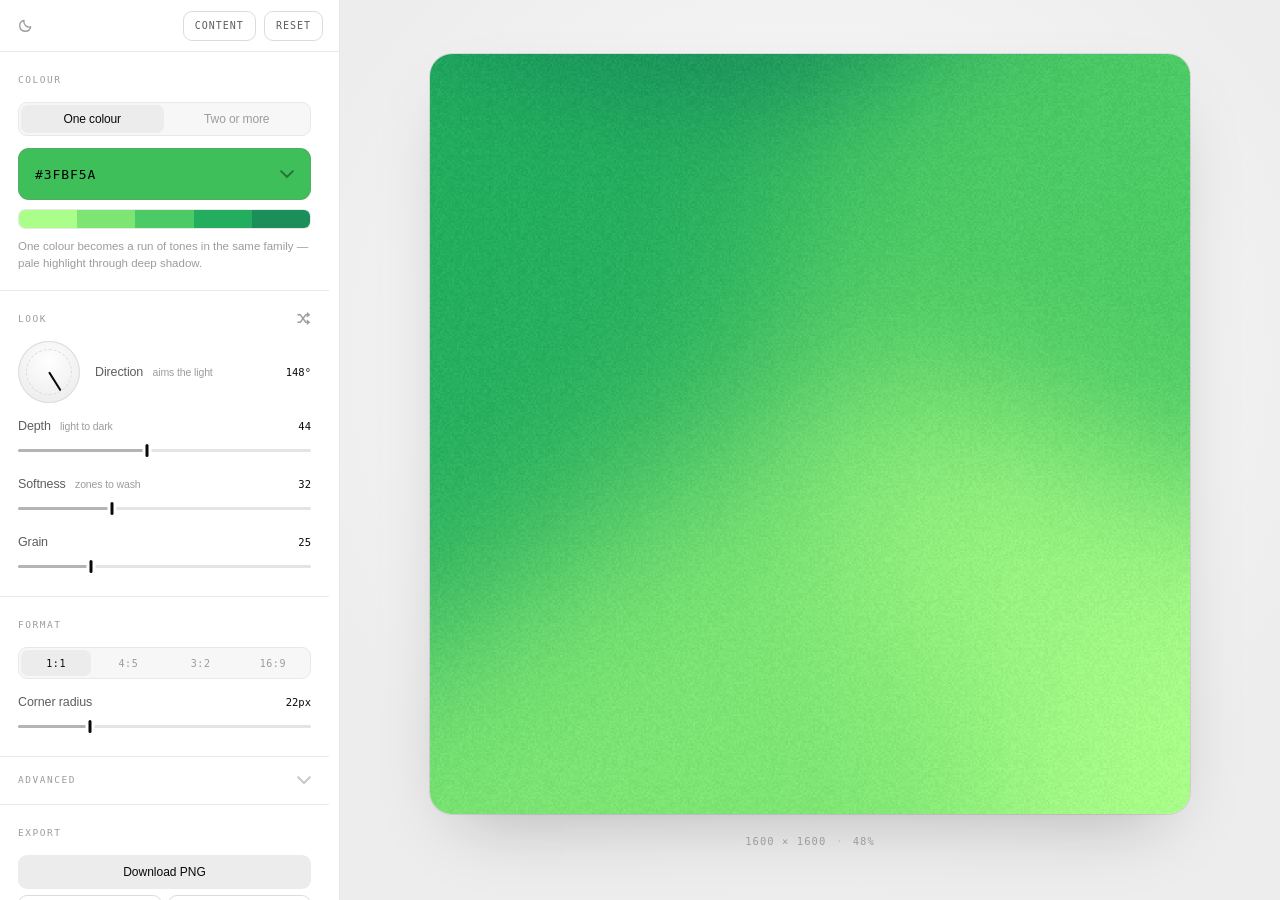
==== commit eaab674c: "Header restructure, canvas zoom/pan, and chip fixes - Move theme, Content, and Reset into the rail h" ====
--- a/gradient-studio-v4.html
+++ b/gradient-studio-v4.html
@@ -39,10 +39,12 @@
 
 /* ── rail ── */
 .rail{background:var(--panel);border-right:1px solid var(--line);display:flex;flex-direction:column;min-height:0}
-.rail-head{padding:18px;border-bottom:1px solid var(--line);display:flex;align-items:baseline;justify-content:space-between}
-.mark{font-family:var(--mono);font-size:11px;letter-spacing:.14em;text-transform:uppercase}
-.mark span{color:var(--ink-3)}
-.ver{font-family:var(--mono);font-size:9.5px;letter-spacing:.1em;color:var(--ink-3)}
+/* the header is the utility bar: theme at the leading edge, actions at the
+   trailing one. Left padding is short by the icon button's own inset so the
+   glyph optically lines up with the 18px of the group headers below. */
+.rail-head{height:52px;flex:none;padding:0 16px 0 12px;border-bottom:1px solid var(--line);
+  display:flex;align-items:center;justify-content:space-between;gap:8px}
+.headacts{display:flex;align-items:center;gap:8px}
 /* the gutter is reserved whether or not the bar is there, so opening a picker
    cannot resize the rail underneath the controls */
 .rail-body{overflow-y:auto;flex:1;min-height:0;scrollbar-gutter:stable;
@@ -81,7 +83,6 @@
   transition:box-shadow .15s;
 }
 .tile:hover{box-shadow:inset 0 0 0 1px rgba(127,127,127,.55)}
-.tile.big{height:76px}
 .tile input.hex{
   font-family:var(--mono);font-size:13px;letter-spacing:.07em;text-transform:uppercase;
   width:70px;flex:none;cursor:text;padding:4px 3px;border-radius:5px;
@@ -197,12 +198,19 @@
 
 /* ── stage ── */
 .stage{display:flex;flex-direction:column;min-width:0;min-height:0}
-.bar{height:52px;flex:none;border-bottom:1px solid var(--line);display:flex;align-items:center;justify-content:flex-end;padding:0 16px;gap:8px}
-.canvaswrap{flex:1;min-height:0;display:flex;flex-direction:column;align-items:center;justify-content:center;gap:16px;padding:36px 44px 30px;background:var(--stage)}
+/* margin:auto centres the card while it fits and collapses to zero once it
+   doesn't — justify-content:center would strand the overflow out of reach */
+.canvaswrap{flex:1;min-height:0;display:flex;overflow:auto;padding:36px 44px 30px;background:var(--stage)}
+.canvasinner{margin:auto;display:flex;flex-direction:column;align-items:center;gap:16px}
+/* the hand only appears once there is somewhere to drag to */
+.canvaswrap.pannable{cursor:grab}
+.canvaswrap.grabbing{cursor:grabbing;user-select:none}
 .card{position:relative;container-type:inline-size;overflow:hidden;box-shadow:var(--card-shadow),0 0 0 1px var(--card-ring)}
 .card canvas{display:block;width:100%;height:100%}
 
-.sizebar{display:flex;align-items:center;gap:8px;height:22px}
+.sizebar{display:flex;align-items:center;gap:2px;height:22px}
+.sizedot{font-family:var(--mono);font-size:10.5px;color:var(--ink-3);opacity:.5}
+#zoomLab{cursor:pointer}
 .sizelab{
   position:relative;font-family:var(--mono);font-size:10.5px;letter-spacing:.1em;color:var(--ink-3);
   font-variant-numeric:tabular-nums;cursor:text;padding:3px 8px;border-radius:6px;user-select:none;
@@ -244,8 +252,11 @@
 
   <aside class="rail">
     <div class="rail-head">
-      <div class="mark">Gradient <span>Studio</span></div>
-      <div class="ver">v4</div>
+      <button class="iconbtn" id="themeBtn" title="Light / dark" aria-label="Toggle theme"></button>
+      <div class="headacts">
+        <button class="btn mono" id="toggleContent" aria-pressed="false">Content</button>
+        <button class="btn mono" id="reset">Reset</button>
+      </div>
     </div>
 
     <div class="rail-body">
@@ -265,7 +276,9 @@
       <section class="grp">
         <div class="grp-h">
           <span>Look</span>
-          <button class="iconbtn" id="shuffle" title="Shuffle arrangement — R" aria-label="Shuffle arrangement">
+          <button class="iconbtn" id="shuffle"
+            title="Shuffle — randomises the direction angle and the advanced arrangement settings only (scatter, highlight, distortion, seed). Your colours, depth, softness and grain are left alone. — R"
+            aria-label="Shuffle direction and advanced arrangement settings">
             <svg viewBox="0 0 16 16" fill="none" stroke="currentColor" stroke-width="1.4" stroke-linecap="round" stroke-linejoin="round">
               <path d="M2 4h2.6l5.8 8H14"/><path d="M2 12h2.6l5.8-8H14"/>
               <path d="M12 2.2 13.8 4 12 5.8"/><path d="M12 10.2 13.8 12 12 13.8"/>
@@ -314,13 +327,9 @@
     </div>
   </aside>
 
-  <main class="stage">
-    <div class="bar">
-      <button class="iconbtn" id="themeBtn" title="Light / dark" aria-label="Toggle theme"></button>
-      <button class="btn mono" id="toggleContent" aria-pressed="false">Content</button>
-      <button class="btn mono" id="reset">Reset</button>
-    </div>
+  <main class="stage" id="stage">
     <div class="canvaswrap" id="wrap">
+     <div class="canvasinner">
       <div class="card" id="card">
         <canvas id="gl"></canvas>
         <div class="overlay off" id="overlay">
@@ -334,7 +343,12 @@
           </div>
         </div>
       </div>
-      <div class="sizebar"><span class="sizelab" id="sizeLab" data-tip="Double-click to edit values"></span></div>
+      <div class="sizebar">
+        <span class="sizelab" id="sizeLab" data-tip="Double-click to edit values"></span>
+        <span class="sizedot">·</span>
+        <span class="sizelab" id="zoomLab" data-tip="Scroll to zoom — click to fit, double-click for 100%"></span>
+      </div>
+     </div>
     </div>
   </main>
 </div>
@@ -523,6 +537,9 @@
   ['uLab','uPos','uSig','uGain'].forEach(n=>U[n]=gl.getUniformLocation(prog,n+'[0]'));
   ['uCount','uAspect','uPreserve','uWarp','uFall','uSeed','uGrain','uGrainPx'].forEach(n=>U[n]=gl.getUniformLocation(prog,n));
 })();
+/* what this device can actually draw into — 16384 on desktop, 4096 on plenty
+   of older and mobile GPUs */
+const MAXBUF=Math.min(gl.getParameter(gl.MAX_TEXTURE_SIZE),gl.getParameter(gl.MAX_VIEWPORT_DIMS)[0]);
 
 /* ══════════════════════════════════════════════════════════════
    STATE
@@ -532,7 +549,7 @@
   colors:['#3FBF5A'],
   depth:0.44, softness:0.32, grain:0.25,
   direction:148, seed:7412,
-  outW:1600, outH:1600, radius:22,
+  outW:1600, outH:1600, radius:22, zoom:1,
   vivid:0.85, tones:5, hueShift:-10,
   scatter:0.8, warp:0.10, bloom:0.55, grainSize:2
 };
@@ -686,7 +703,7 @@
     const wrap=document.createElement('div');
     wrap.className='tilewrap'+(openIdx===i?' open':'');
     wrap.innerHTML=`
-      <div class="tile${single?' big solo':''}${!single&&S.colors.length<3?' solo':''}">
+      <div class="tile${single?' solo':''}${!single&&S.colors.length<3?' solo':''}">
         <input class="hex" value="${hex}" spellcheck="false" maxlength="7">
         <span class="spacer"></span>
         <span class="chev"><span></span><span></span></span>
@@ -878,8 +895,15 @@
 });
 
 /* size label — double-click to type an exact pixel size */
-const sizeBar=document.querySelector('.sizebar'), sizeLab=document.getElementById('sizeLab');
-function paintSize(){ sizeLab.textContent=`${S.outW} × ${S.outH}`; }
+const sizeBar=document.querySelector('.sizebar'), sizeLab=document.getElementById('sizeLab'),
+      zoomLab=document.getElementById('zoomLab');
+function paintSize(){
+  sizeLab.textContent=`${S.outW} × ${S.outH}`;
+  /* the true scale of the preview against the exported pixels, not a multiple
+     of the fit — 100% means one screen pixel per exported pixel */
+  const p=viewW/S.outW*100;
+  zoomLab.textContent=(p<10?p.toFixed(1):Math.round(p))+'%';
+}
 sizeLab.addEventListener('dblclick',()=>{
   const inp=document.createElement('input');
   inp.className='sizeinput'; inp.value=`${S.outW} × ${S.outH}`;
@@ -980,19 +1004,86 @@
   card.style.borderRadius=S.radius+'px';
   render(cv.width,cv.height);
 }
-const wrap=document.getElementById('wrap');
+const wrap=document.getElementById('wrap'), stage=document.getElementById('stage');
+const MAXCSS=2600;              /* ceiling on the backing store, not on the export */
+let viewW=0;                    /* what the card is actually showing, in CSS px */
+/* measured off the stage, never off the scrolling pane: a scrollbar appearing
+   at high zoom would otherwise shrink the fit and oscillate */
+function fitW(){
+  const aspect=S.outW/S.outH;
+  const aw=stage.clientWidth-88, ah=stage.clientHeight-88;
+  let w=Math.min(aw,760,S.outW);
+  if(w/aspect>ah) w=ah*aspect;
+  return Math.max(w,40);
+}
 function resize(){
-  const aspect=S.outW/S.outH;
-  const aw=wrap.clientWidth-88, ah=wrap.clientHeight-88;
-  let w=Math.min(aw,760,S.outW), h=w/aspect;
-  if(h>ah){ h=ah; w=h*aspect; }
-  w=Math.floor(w); h=Math.floor(h);
-  card.style.width=w+'px'; card.style.height=h+'px';
-  const dpr=Math.min(window.devicePixelRatio||1,2);
+  const aspect=S.outW/S.outH, f=fitW();
+  const cap=Math.min(MAXCSS,MAXCSS*aspect);   /* caps the long side either way */
+  const w=clamp(f*S.zoom,40,cap);
+  S.zoom=w/f;                                 /* absorb the clamp so scrolling at
+                                                 the limit cannot bank up */
+  const h=w/aspect;
+  card.style.width=Math.round(w)+'px'; card.style.height=Math.round(h)+'px';
+  /* deep zoom on a modest GPU would ask for a buffer it cannot allocate, so the
+     pixel ratio gives way before the limit does — soft beats blank */
+  const dpr=Math.min(window.devicePixelRatio||1,2,MAXBUF/Math.max(w,h));
   cv.width=Math.round(w*dpr); cv.height=Math.round(h*dpr);
+  viewW=w;
   paintSize(); build();
-}
-new ResizeObserver(resize).observe(wrap);
+  wrap.classList.toggle('pannable',
+    wrap.scrollWidth>wrap.clientWidth+1 || wrap.scrollHeight>wrap.clientHeight+1);
+}
+new ResizeObserver(resize).observe(stage);
+
+/* wheel anywhere over the stage zooms, anchored on the pointer: whatever is
+   under the cursor stays under it, so zooming never undoes a pan */
+wrap.addEventListener('wheel',e=>{
+  e.preventDefault();
+  const r=wrap.getBoundingClientRect(), px=e.clientX-r.left, py=e.clientY-r.top;
+  const fx=(wrap.scrollLeft+px)/Math.max(wrap.scrollWidth,1);
+  const fy=(wrap.scrollTop +py)/Math.max(wrap.scrollHeight,1);
+  const d=e.deltaY*(e.deltaMode===1?16:e.deltaMode===2?100:1);
+  S.zoom=clamp(S.zoom*Math.exp(-d*0.0016),0.001,1000);
+  resize();
+  wrap.scrollLeft=fx*wrap.scrollWidth-px;   /* clamps itself back to 0 when it fits */
+  wrap.scrollTop =fy*wrap.scrollHeight-py;
+},{passive:false});
+
+/* drag to shift the view once the card outgrows the pane. Editable overlay text
+   and controls keep their own pointer behaviour. */
+let pan=null;
+wrap.addEventListener('pointerdown',e=>{
+  if(!wrap.classList.contains('pannable')) return;
+  if(e.target.closest('[contenteditable],button,input')) return;
+  pan={x:e.clientX,y:e.clientY,l:wrap.scrollLeft,t:wrap.scrollTop};
+  wrap.classList.add('grabbing');
+  try{ wrap.setPointerCapture(e.pointerId); }catch(x){}
+  e.preventDefault();
+});
+wrap.addEventListener('pointermove',e=>{
+  if(!pan) return;
+  wrap.scrollLeft=pan.l-(e.clientX-pan.x);
+  wrap.scrollTop =pan.t-(e.clientY-pan.y);
+});
+const endPan=e=>{
+  if(!pan) return;
+  pan=null; wrap.classList.remove('grabbing');
+  try{ wrap.releasePointerCapture(e.pointerId); }catch(x){}
+};
+wrap.addEventListener('pointerup',endPan);
+wrap.addEventListener('pointercancel',endPan);
+/* click fits, double-click goes to 1:1 with the exported pixels. The single
+   click is held back a beat so a double never flashes through fit on its way. */
+let zTap;
+zoomLab.addEventListener('click',()=>{
+  clearTimeout(zTap);
+  zTap=setTimeout(()=>{ S.zoom=1; resize(); },180);
+});
+zoomLab.addEventListener('dblclick',()=>{
+  clearTimeout(zTap);
+  S.zoom=S.outW/fitW();          /* resize() clamps this if the card won't fit */
+  resize();
+});
 
 /* ══════════════════════════════════════════════════════════════
    EXPORT
